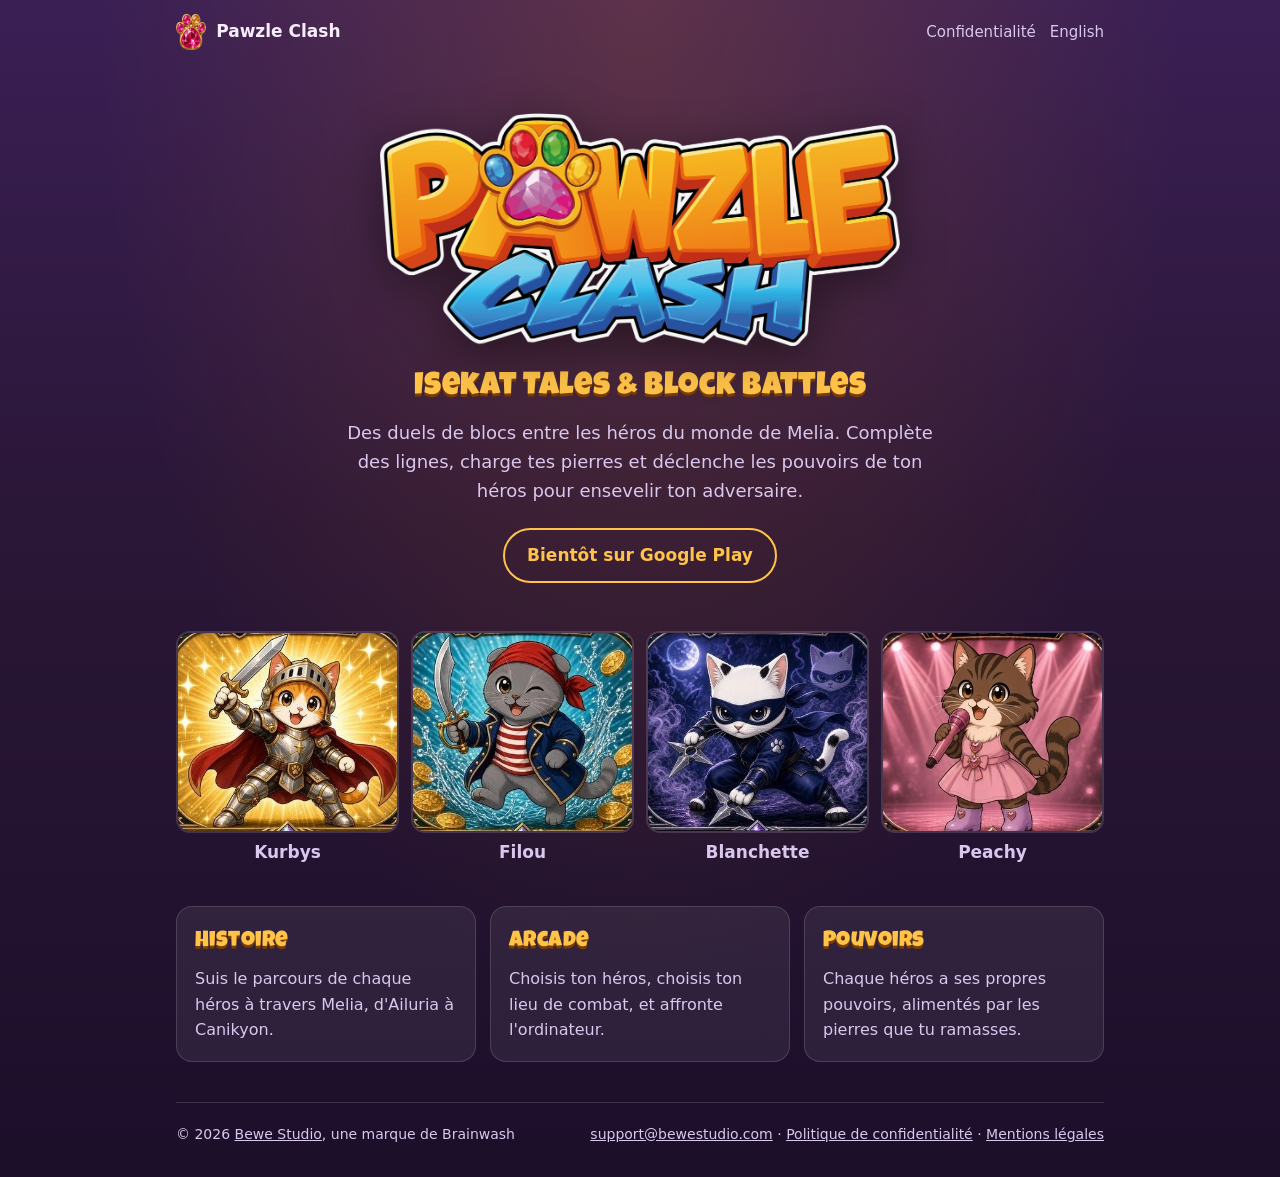
==== fr/index.html @ 9e5b5ccb "Première version du site pawzleclash.com Co-Authored-By: Claude Opus 5.5 <noreply@anthropic.com> Cla" ====
<!doctype html>
<html lang="fr">
<head>
<meta charset="utf-8">
<meta name="viewport" content="width=device-width, initial-scale=1">
<title>Pawzle Clash</title>
<meta name="description" content="Pawzle Clash, le jeu de duel de blocs entre chats, par Bewe Studio. Bientôt sur Google Play.">
<link rel="icon" href="/images/bijou_icone.png">
<link rel="alternate" hreflang="en" href="/">
<link rel="stylesheet" href="/style.css">
</head>
<body>
<div class="page">
  <header class="barre">
    <a class="marque" href="/fr/"><img src="/images/bijou_icone.png" alt="">Pawzle Clash</a>
    <nav><a href="/fr/confidentialite.html">Confidentialité</a><a href="/" lang="en">English</a></nav>
  </header>

  <main>
    <section class="heros">
      <img class="logo" src="/images/logo_pawzle_clash.webp" alt="Pawzle Clash" width="1200" height="595">
      <h1 class="titre baseline">Isekat Tales &amp; Block Battles</h1>
      <p class="accroche">Des duels de blocs entre les héros du monde de Melia. Complète des lignes, charge tes pierres et déclenche les pouvoirs de ton héros pour ensevelir ton adversaire.</p>
      <span class="badge">Bientôt sur Google Play</span>
    </section>

    <section class="heros-grille" aria-label="Héros">
      <figure><img src="/images/kurbys.webp" alt="Kurbys" width="356" height="322" loading="lazy"><figcaption>Kurbys</figcaption></figure>
      <figure><img src="/images/filou.webp" alt="Filou" width="356" height="322" loading="lazy"><figcaption>Filou</figcaption></figure>
      <figure><img src="/images/blanchette.webp" alt="Blanchette" width="356" height="322" loading="lazy"><figcaption>Blanchette</figcaption></figure>
      <figure><img src="/images/peachy.webp" alt="Peachy" width="356" height="322" loading="lazy"><figcaption>Peachy</figcaption></figure>
    </section>

    <section class="blocs">
      <div class="bloc"><h3 class="titre">Histoire</h3><p>Suis le parcours de chaque héros à travers Melia, d'Ailuria à Canikyon.</p></div>
      <div class="bloc"><h3 class="titre">Arcade</h3><p>Choisis ton héros, choisis ton lieu de combat, et affronte l'ordinateur.</p></div>
      <div class="bloc"><h3 class="titre">Pouvoirs</h3><p>Chaque héros a ses propres pouvoirs, alimentés par les pierres que tu ramasses.</p></div>
    </section>
  </main>

  <footer class="pied">
    <span>© 2026 <a href="https://bewestudio.com/fr/">Bewe Studio</a>, une marque de Brainwash</span>
    <span><a href="mailto:support@bewestudio.com">support@bewestudio.com</a> · <a href="/fr/confidentialite.html">Politique de confidentialité</a> · <a href="https://bewestudio.com/fr/mentions-legales.html">Mentions légales</a></span>
  </footer>
</div>
</body>
</html>
---- style.css ----
@font-face {
  font-family: "Luckiest Guy";
  src: url("/fonts/luckiest-guy.woff2") format("woff2");
  font-display: swap;
}

:root {
  --nuit: #1c0f2a;
  --violet: #2a1636;
  --violet-clair: #3a1f55;
  --or: #ffc34a;
  --orange: #ff8a1a;
  --texte: #f6eefc;
  --doux: #d9c7ee;
  --carte: rgba(255, 255, 255, 0.07);
  --bord: rgba(255, 255, 255, 0.14);
}

* { box-sizing: border-box; }

html { background: var(--nuit); }

body {
  margin: 0;
  min-height: 100vh;
  color: var(--texte);
  font: 17px/1.6 system-ui, -apple-system, "Segoe UI", Roboto, sans-serif;
  background:
    radial-gradient(ellipse at top, rgba(255, 138, 26, 0.18), transparent 60%),
    linear-gradient(180deg, var(--violet-clair) 0%, var(--violet) 45%, var(--nuit) 100%);
}

a { color: var(--or); }
a:hover { color: #ffe07a; }

.page { max-width: 960px; margin: 0 auto; padding: 0 16px; }

header.barre {
  display: flex;
  align-items: center;
  justify-content: space-between;
  gap: 12px;
  padding: 14px 0;
}
header.barre .marque { display: flex; align-items: center; gap: 10px; text-decoration: none; color: var(--texte); font-weight: 600; }
header.barre .marque img { height: 36px; width: auto; }
header.barre nav { display: flex; gap: 14px; font-size: 15px; }
header.barre nav a { color: var(--doux); text-decoration: none; }
header.barre nav a:hover, header.barre nav a[aria-current] { color: var(--or); }

.titre {
  font-family: "Luckiest Guy", system-ui, sans-serif;
  font-weight: normal;
  letter-spacing: 0.02em;
  color: var(--or);
  text-shadow: 0 3px 0 #7a3d00;
}

.heros { text-align: center; padding: 24px 0 8px; }
.heros .logo { width: min(520px, 100%); height: auto; filter: drop-shadow(0 10px 24px rgba(0, 0, 0, 0.45)); }
.heros .baseline { font-size: clamp(22px, 5vw, 32px); margin: 8px 0 6px; }
.heros p.accroche { max-width: 620px; margin: 0 auto; color: var(--doux); font-size: 18px; }

.badge {
  display: inline-block;
  margin-top: 22px;
  padding: 12px 22px;
  border-radius: 999px;
  border: 2px solid var(--or);
  color: var(--or);
  font-weight: 700;
}

.heros-grille {
  display: grid;
  grid-template-columns: repeat(4, 1fr);
  gap: 12px;
  margin: 40px 0;
}
.heros-grille figure { margin: 0; text-align: center; }
.heros-grille img { width: 100%; height: auto; border-radius: 14px; border: 2px solid var(--bord); display: block; }
.heros-grille figcaption { margin-top: 6px; font-weight: 600; color: var(--doux); }

.blocs { display: grid; grid-template-columns: repeat(3, 1fr); gap: 14px; margin-bottom: 40px; }
.bloc { background: var(--carte); border: 1px solid var(--bord); border-radius: 16px; padding: 18px; }
.bloc h3 { margin: 0 0 6px; font-size: 22px; }
.bloc p { margin: 0; color: var(--doux); font-size: 16px; }

.texte { background: var(--carte); border: 1px solid var(--bord); border-radius: 18px; padding: 24px; margin: 16px 0 40px; }
.texte h1 { font-size: clamp(28px, 6vw, 40px); margin: 0 0 4px; }
.texte h2 { color: var(--or); font-size: 20px; margin: 28px 0 6px; }
.texte .date { color: var(--doux); margin-top: 0; }
.texte ul { padding-left: 22px; }

footer.pied {
  border-top: 1px solid var(--bord);
  padding: 20px 0 32px;
  color: var(--doux);
  font-size: 14px;
  display: flex;
  flex-wrap: wrap;
  gap: 8px 18px;
  justify-content: space-between;
}
footer.pied a { color: var(--doux); }

@media (max-width: 720px) {
  .heros-grille { grid-template-columns: repeat(2, 1fr); }
  .blocs { grid-template-columns: 1fr; }
  .texte { padding: 18px; }
}

[data-a-completer] { background: #ffe07a; color: #3d1400; padding: 0 4px; border-radius: 4px; }
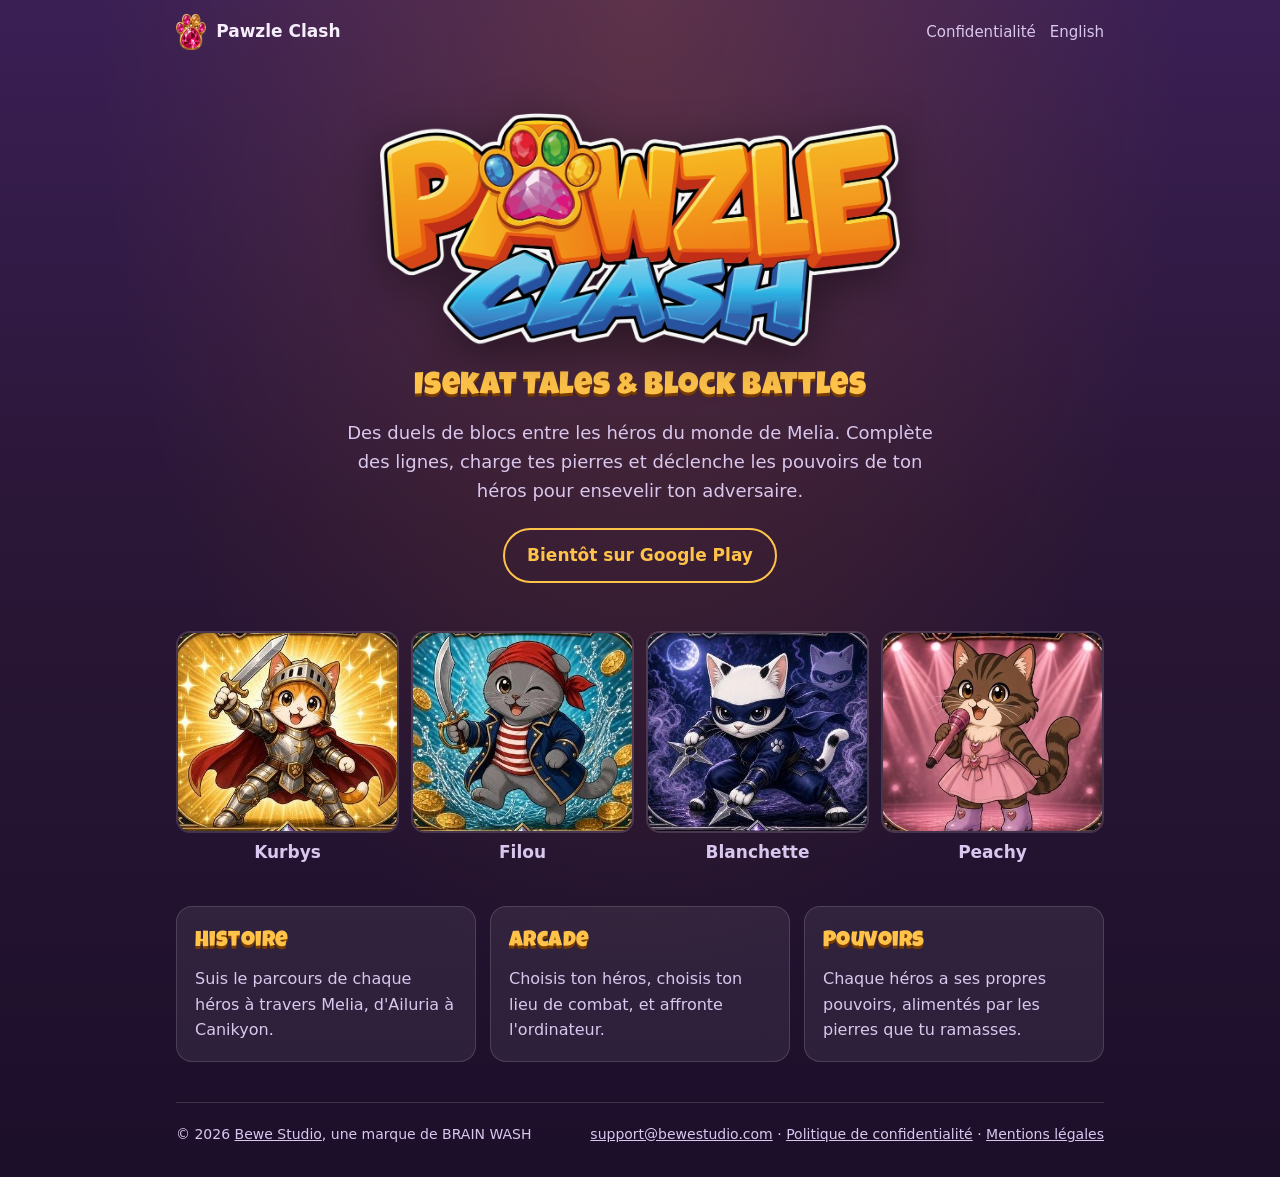
==== commit 36238834: "Raison sociale BRAIN WASH et directeur de la publication Co-Authored-By: Claude Opus 5.5 <noreply@an" ====
--- a/fr/index.html
+++ b/fr/index.html
@@ -39,7 +39,7 @@
   </main>
 
   <footer class="pied">
-    <span>© 2026 <a href="https://bewestudio.com/fr/">Bewe Studio</a>, une marque de Brainwash</span>
+    <span>© 2026 <a href="https://bewestudio.com/fr/">Bewe Studio</a>, une marque de BRAIN WASH</span>
     <span><a href="mailto:support@bewestudio.com">support@bewestudio.com</a> · <a href="/fr/confidentialite.html">Politique de confidentialité</a> · <a href="https://bewestudio.com/fr/mentions-legales.html">Mentions légales</a></span>
   </footer>
 </div>
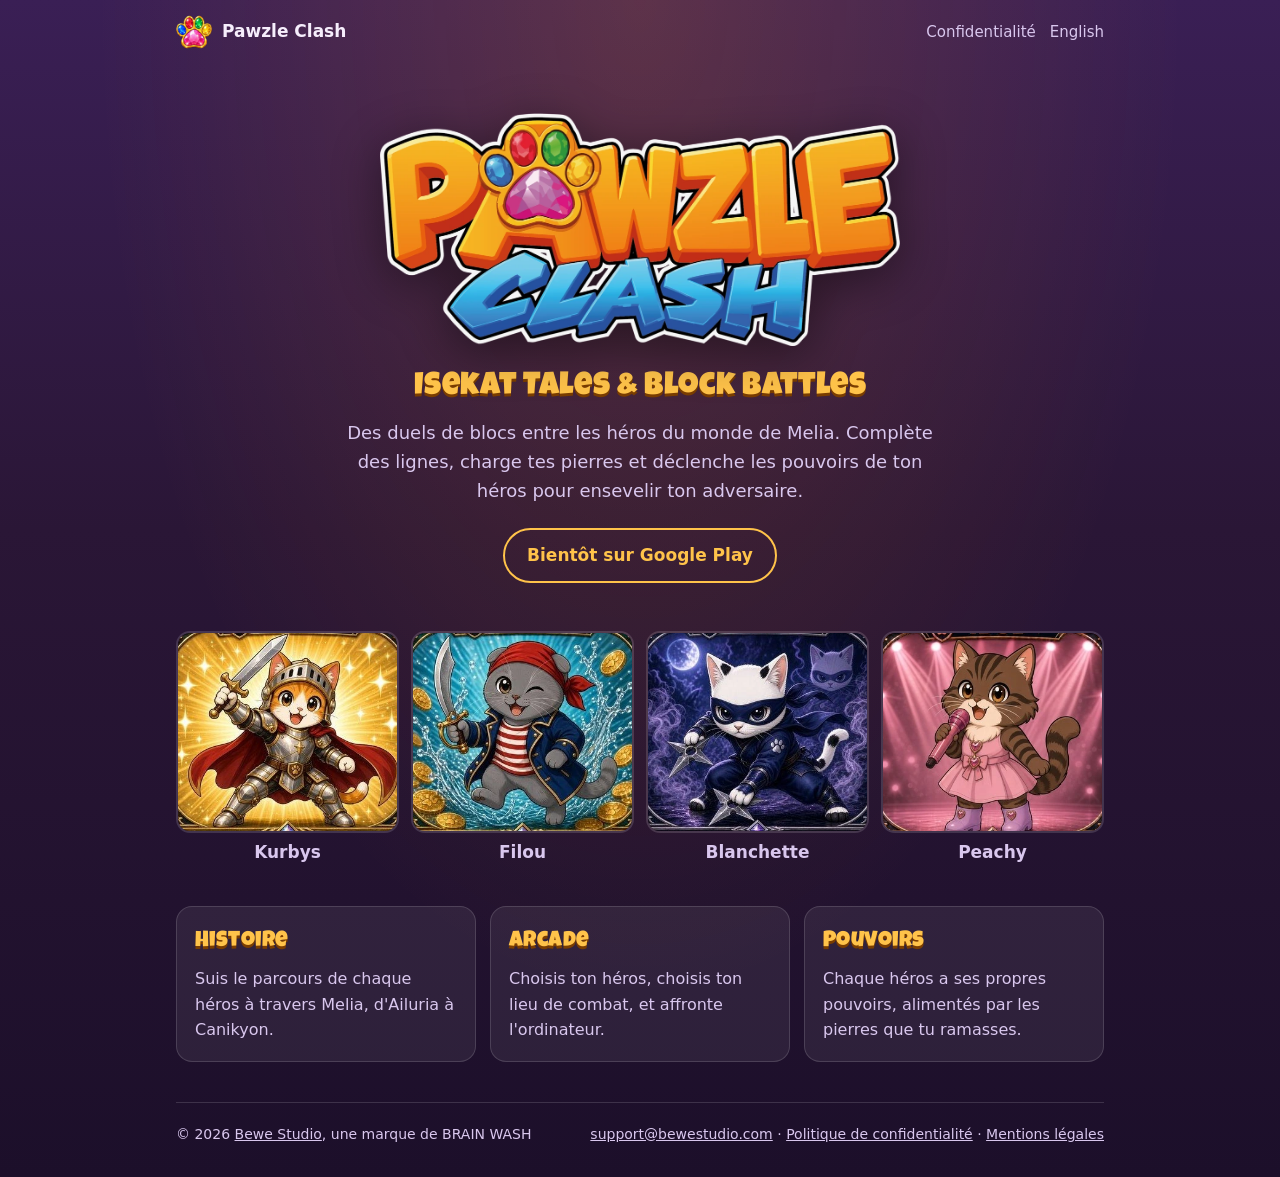
==== commit 8a955e3f: "Bijou officiel (monture, paume rose, pierres bleue, rouge, verte et jaune) à la place de l'ancienne " ====
--- a/fr/index.html
+++ b/fr/index.html
@@ -5,14 +5,14 @@
 <meta name="viewport" content="width=device-width, initial-scale=1">
 <title>Pawzle Clash</title>
 <meta name="description" content="Pawzle Clash, le jeu de duel de blocs entre chats, par Bewe Studio. Bientôt sur Google Play.">
-<link rel="icon" href="/images/bijou_icone.png">
+<link rel="icon" href="/images/favicon.png">
 <link rel="alternate" hreflang="en" href="/">
 <link rel="stylesheet" href="/style.css">
 </head>
 <body>
 <div class="page">
   <header class="barre">
-    <a class="marque" href="/fr/"><img src="/images/bijou_icone.png" alt="">Pawzle Clash</a>
+    <a class="marque" href="/fr/"><img src="/images/bijou.png" alt="">Pawzle Clash</a>
     <nav><a href="/fr/confidentialite.html">Confidentialité</a><a href="/" lang="en">English</a></nav>
   </header>
 
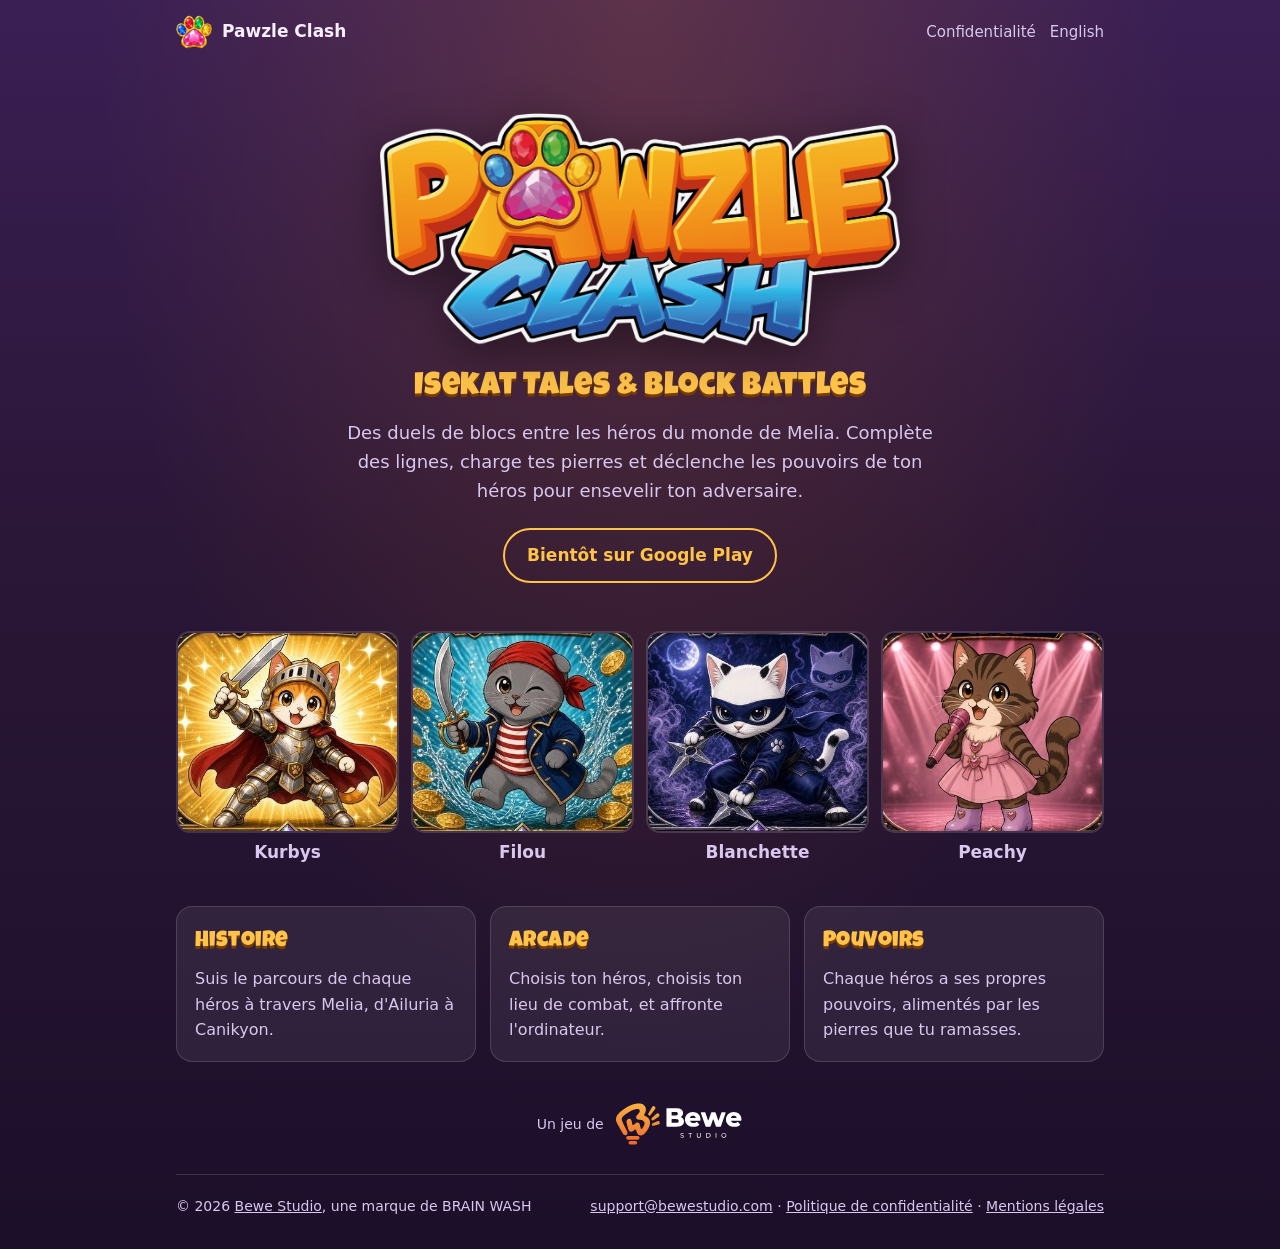
==== commit 5569acf7: "Ajoute la signature Bewe Studio en pied de page Logo Bewe Studio (version pour fond sombre) précédé " ====
--- a/fr/index.html
+++ b/fr/index.html
@@ -38,6 +38,10 @@
     </section>
   </main>
 
+  <a class="studio-signature" href="https://bewestudio.com/fr/">
+    <span>Un jeu de</span>
+    <img src="/images/bewe-studio.svg" alt="Bewe Studio" width="128" height="44">
+  </a>
   <footer class="pied">
     <span>© 2026 <a href="https://bewestudio.com/fr/">Bewe Studio</a>, une marque de BRAIN WASH</span>
     <span><a href="mailto:support@bewestudio.com">support@bewestudio.com</a> · <a href="/fr/confidentialite.html">Politique de confidentialité</a> · <a href="https://bewestudio.com/fr/mentions-legales.html">Mentions légales</a></span>
--- a/style.css
+++ b/style.css
@@ -104,6 +104,20 @@
 }
 footer.pied a { color: var(--doux); }
 
+.studio-signature {
+  display: flex;
+  align-items: center;
+  justify-content: center;
+  gap: 12px;
+  margin: 8px 0 28px;
+  color: var(--doux);
+  font-size: 14px;
+  text-decoration: none;
+}
+.studio-signature img { height: 44px; width: auto; transition: transform 0.15s; }
+.studio-signature:hover { color: var(--texte); }
+.studio-signature:hover img { transform: scale(1.04); }
+
 @media (max-width: 720px) {
   .heros-grille { grid-template-columns: repeat(2, 1fr); }
   .blocs { grid-template-columns: 1fr; }
